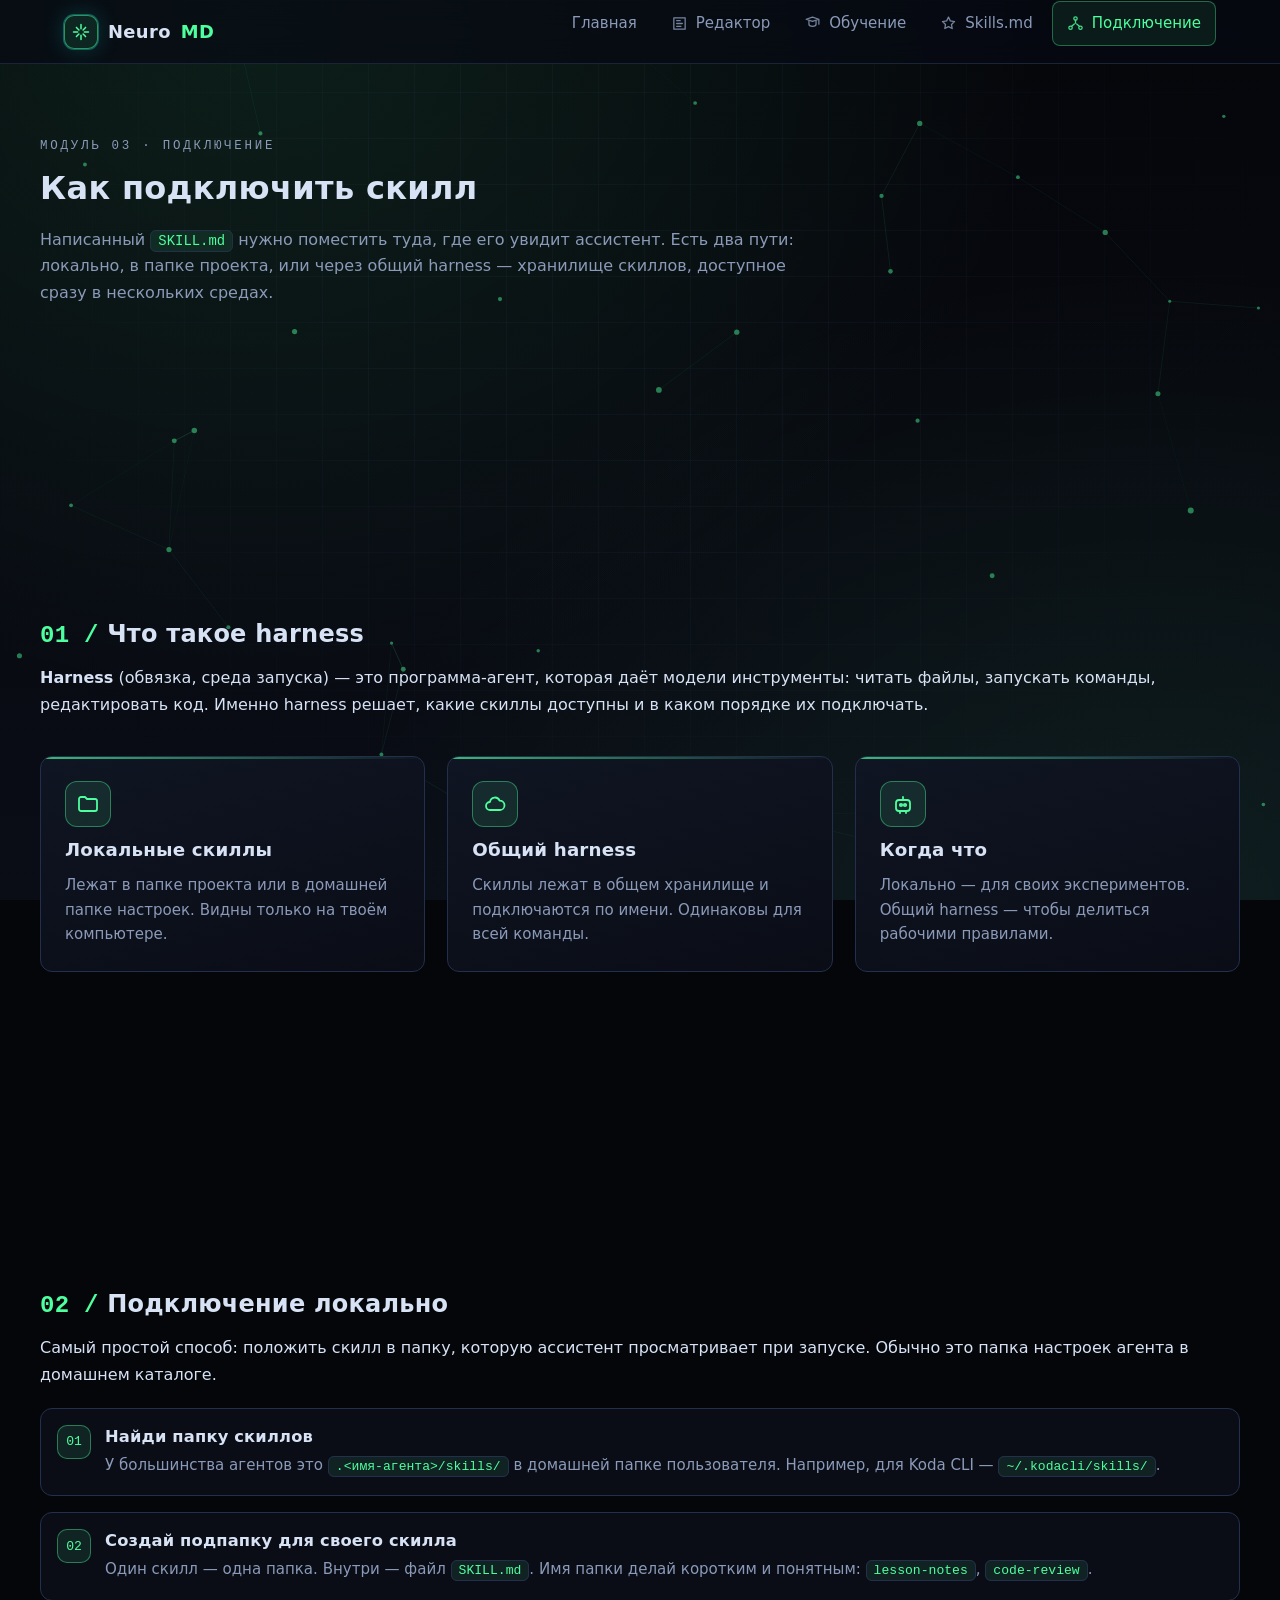
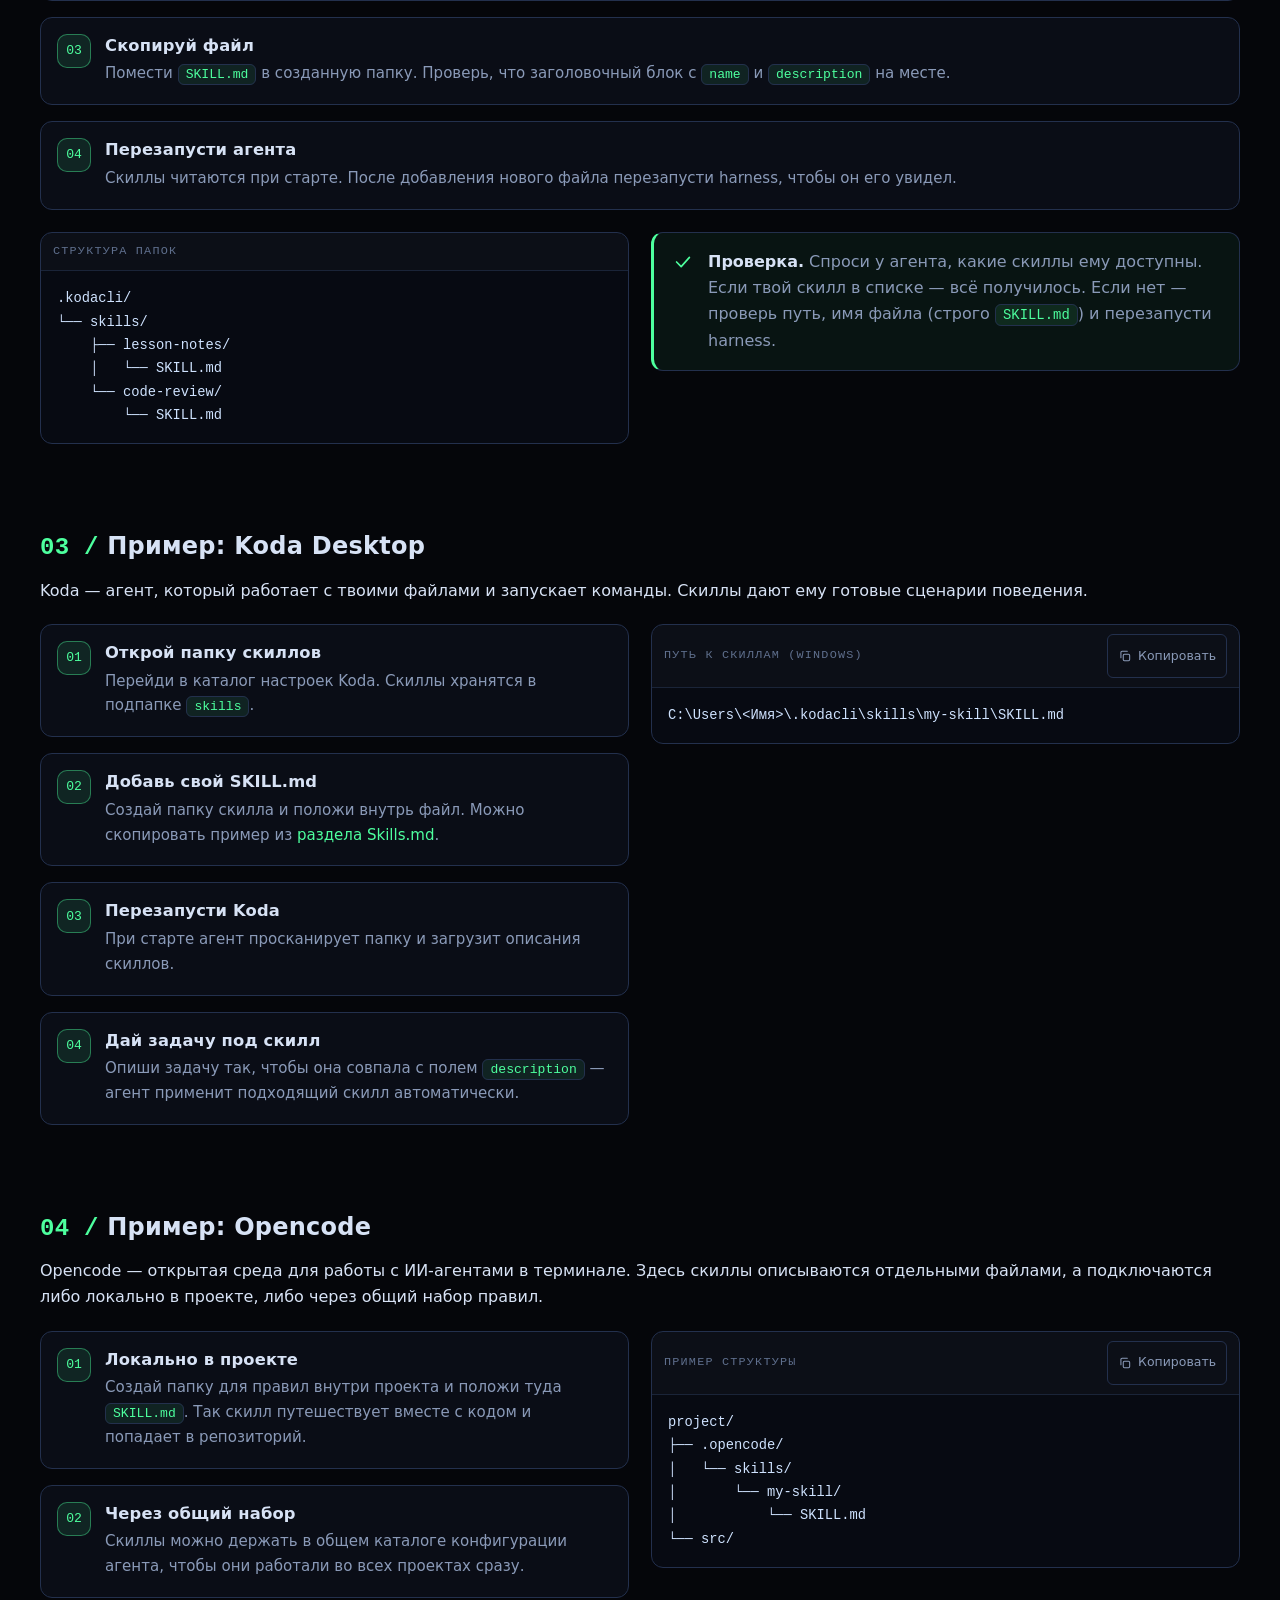
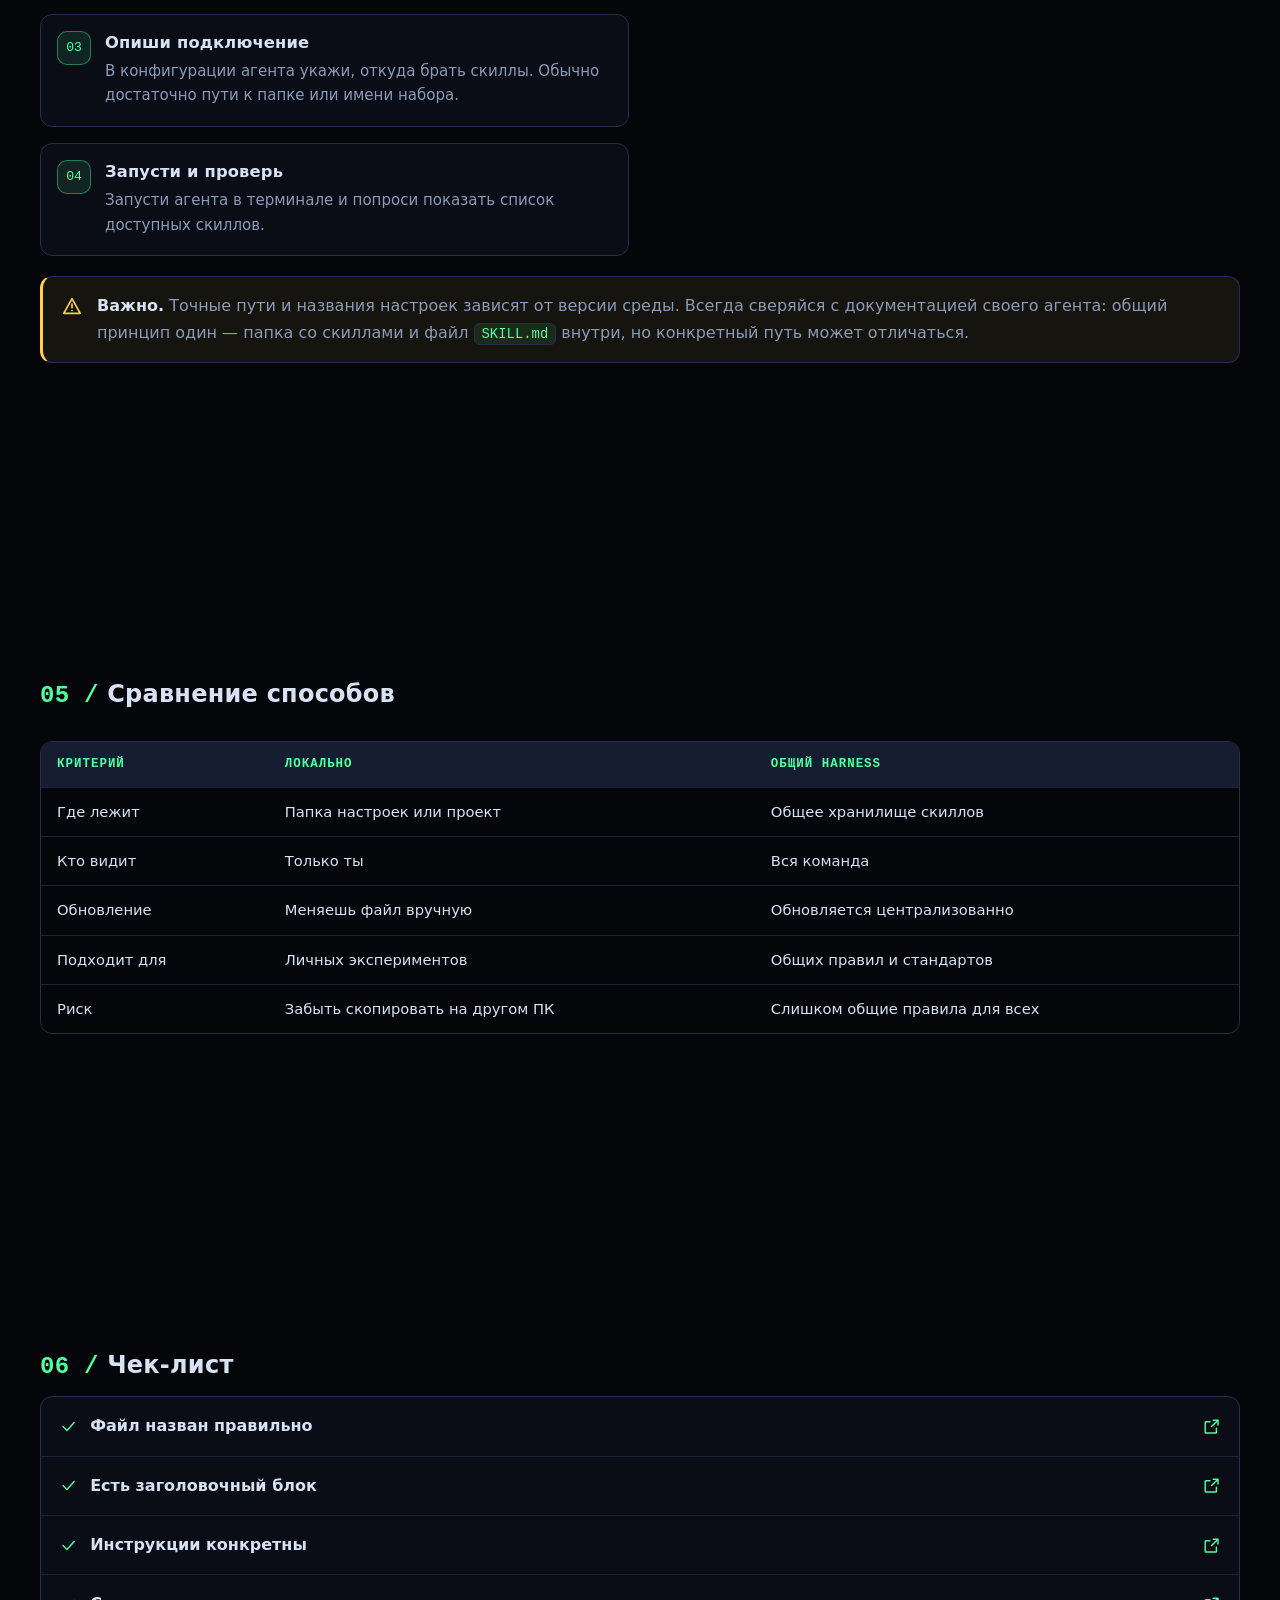
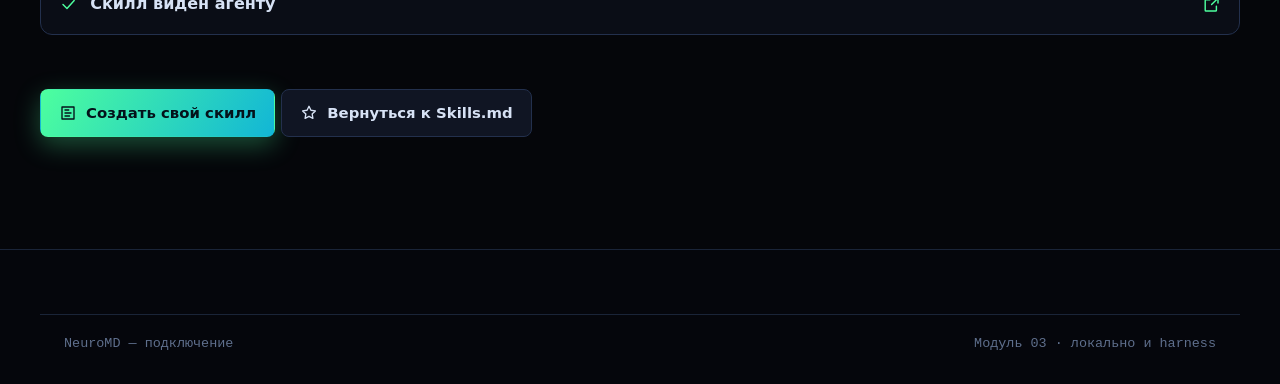
==== pages/harness.html @ 08505297 "fix: harden and polish NeuroMD" ====
<!DOCTYPE html>
<html lang="ru">
<head>
  <meta charset="utf-8">
  <meta name="viewport" content="width=device-width, initial-scale=1">
  <meta http-equiv="Content-Security-Policy" content="default-src 'self'; script-src 'self'; style-src 'self' 'unsafe-inline'; img-src 'self' blob:; object-src 'none'; base-uri 'none'; form-action 'none'; connect-src 'none'">
  <link rel="icon" href="../assets/favicon.svg" type="image/svg+xml">
  <title>NeuroMD — подключение скиллов: локально и в harness</title>
  <meta name="description" content="Как подключить скиллы локально и в общий harness на примере Koda Desktop и Opencode.">
  <link rel="stylesheet" href="../css/base.css">
  <link rel="stylesheet" href="../css/layout.css">
  <link rel="stylesheet" href="../css/components.css">
</head>
<body data-section="harness">
  <canvas id="neuro-bg"></canvas>

  <nav class="nav">
    <div class="container nav__inner">
      <a class="brand" href="../index.html">
        <span class="brand__mark"><svg class="icon"><use href="#i-spark"></use></svg></span>
        Neuro<span class="brand__dot">MD</span>
      </a>
      <ul class="nav__links" id="nav-links">
        <li><a class="nav__link" href="../index.html">Главная</a></li>
        <li><a class="nav__link" href="editor.html"><svg class="icon"><use href="#i-editor"></use></svg>Редактор</a></li>
        <li><a class="nav__link" href="learn.html"><svg class="icon"><use href="#i-learn"></use></svg>Обучение</a></li>
        <li><a class="nav__link" href="skills.html"><svg class="icon"><use href="#i-skills"></use></svg>Skills.md</a></li>
        <li><a class="nav__link" href="harness.html"><svg class="icon"><use href="#i-harness"></use></svg>Подключение</a></li>
      </ul>
      <button class="nav__toggle" id="nav-toggle" aria-label="Меню" aria-expanded="false"><svg class="icon"><use href="#i-menu"></use></svg></button>
    </div>
  </nav>

  <main class="container section">
    <div class="section-head">
      <p class="kicker">Модуль 03 · подключение</p>
      <h1>Как подключить скилл</h1>
      <p class="dim">Написанный <code>SKILL.md</code> нужно поместить туда, где его увидит ассистент.
      Есть два пути: локально, в папке проекта, или через общий harness — хранилище скиллов,
      доступное сразу в нескольких средах.</p>
    </div>

    <!-- Что такое harness -->
    <section class="section--tight section--screen" id="what">
      <h2><span class="accent mono">01 /</span> Что такое harness</h2>
      <p><strong>Harness</strong> (обвязка, среда запуска) — это программа-агент, которая даёт модели
      инструменты: читать файлы, запускать команды, редактировать код. Именно harness решает, какие
      скиллы доступны и в каком порядке их подключать.</p>
      <div class="grid grid--3" style="margin-top:22px">
        <div class="card"><span class="card__ico"><svg class="icon"><use href="#i-folder"></use></svg></span><h3>Локальные скиллы</h3><p>Лежат в папке проекта или в домашней папке настроек. Видны только на твоём компьютере.</p></div>
        <div class="card"><span class="card__ico"><svg class="icon"><use href="#i-cloud"></use></svg></span><h3>Общий harness</h3><p>Скиллы лежат в общем хранилище и подключаются по имени. Одинаковы для всей команды.</p></div>
        <div class="card"><span class="card__ico"><svg class="icon"><use href="#i-robot"></use></svg></span><h3>Когда что</h3><p>Локально — для своих экспериментов. Общий harness — чтобы делиться рабочими правилами.</p></div>
      </div>
    </section>

    <!-- Локально -->
    <section class="section--tight" id="local">
      <h2><span class="accent mono">02 /</span> Подключение локально</h2>
      <p>Самый простой способ: положить скилл в папку, которую ассистент просматривает при запуске.
      Обычно это папка настроек агента в домашнем каталоге.</p>

      <ol class="steps" style="margin-top:20px">
        <li>
          <h4>Найди папку скиллов</h4>
          <p>У большинства агентов это <code>.&lt;имя-агента&gt;/skills/</code> в домашней папке
          пользователя. Например, для Koda CLI — <code>~/.kodacli/skills/</code>.</p>
        </li>
        <li>
          <h4>Создай подпапку для своего скилла</h4>
          <p>Один скилл — одна папка. Внутри — файл <code>SKILL.md</code>. Имя папки делай коротким
          и понятным: <code>lesson-notes</code>, <code>code-review</code>.</p>
        </li>
        <li>
          <h4>Скопируй файл</h4>
          <p>Помести <code>SKILL.md</code> в созданную папку. Проверь, что заголовочный блок с
          <code>name</code> и <code>description</code> на месте.</p>
        </li>
        <li>
          <h4>Перезапусти агента</h4>
          <p>Скиллы читаются при старте. После добавления нового файла перезапусти harness, чтобы он
          его увидел.</p>
        </li>
      </ol>

      <div class="grid grid--2" style="margin-top:22px; align-items:start">
        <div class="code">
          <div class="code__bar"><span class="code__lang">Структура папок</span></div>
          <pre><code>.kodacli/
└── skills/
    ├── lesson-notes/
    │   └── SKILL.md
    └── code-review/
        └── SKILL.md</code></pre>
        </div>
        <div class="callout">
          <svg class="icon"><use href="#i-check"></use></svg>
          <p><strong>Проверка.</strong> Спроси у агента, какие скиллы ему доступны. Если твой скилл
          в списке — всё получилось. Если нет — проверь путь, имя файла (строго <code>SKILL.md</code>)
          и перезапусти harness.</p>
        </div>
      </div>
    </section>

    <!-- Koda Desktop -->
    <section class="section--tight" id="koda">
      <h2><span class="accent mono">03 /</span> Пример: Koda Desktop</h2>
      <p>Koda — агент, который работает с твоими файлами и запускает команды. Скиллы дают ему
      готовые сценарии поведения.</p>

      <div class="grid grid--2" style="margin-top:20px; align-items:start">
        <div>
          <ol class="steps">
            <li>
              <h4>Открой папку скиллов</h4>
              <p>Перейди в каталог настроек Koda. Скиллы хранятся в подпапке <code>skills</code>.</p>
            </li>
            <li>
              <h4>Добавь свой SKILL.md</h4>
              <p>Создай папку скилла и положи внутрь файл. Можно скопировать пример из
              <a href="skills.html">раздела Skills.md</a>.</p>
            </li>
            <li>
              <h4>Перезапусти Koda</h4>
              <p>При старте агент просканирует папку и загрузит описания скиллов.</p>
            </li>
            <li>
              <h4>Дай задачу под скилл</h4>
              <p>Опиши задачу так, чтобы она совпала с полем <code>description</code> — агент
              применит подходящий скилл автоматически.</p>
            </li>
          </ol>
        </div>
        <div class="code">
          <div class="code__bar">
            <span class="code__lang">Путь к скиллам (Windows)</span>
            <button class="code__copy" data-copy="#koda-path"><svg class="icon"><use href="#i-copy"></use></svg><span class="code__copy-label">Копировать</span></button>
          </div>
          <pre><code id="koda-path">C:\Users\&lt;Имя&gt;\.kodacli\skills\my-skill\SKILL.md</code></pre>
        </div>
      </div>
    </section>

    <!-- Opencode -->
    <section class="section--tight" id="opencode">
      <h2><span class="accent mono">04 /</span> Пример: Opencode</h2>
      <p>Opencode — открытая среда для работы с ИИ-агентами в терминале. Здесь скиллы описываются
      отдельными файлами, а подключаются либо локально в проекте, либо через общий набор правил.</p>

      <div class="grid grid--2" style="margin-top:20px; align-items:start">
        <div>
          <ol class="steps">
            <li>
              <h4>Локально в проекте</h4>
              <p>Создай папку для правил внутри проекта и положи туда <code>SKILL.md</code>. Так
              скилл путешествует вместе с кодом и попадает в репозиторий.</p>
            </li>
            <li>
              <h4>Через общий набор</h4>
              <p>Скиллы можно держать в общем каталоге конфигурации агента, чтобы они работали во
              всех проектах сразу.</p>
            </li>
            <li>
              <h4>Опиши подключение</h4>
              <p>В конфигурации агента укажи, откуда брать скиллы. Обычно достаточно пути к папке
              или имени набора.</p>
            </li>
            <li>
              <h4>Запусти и проверь</h4>
              <p>Запусти агента в терминале и попроси показать список доступных скиллов.</p>
            </li>
          </ol>
        </div>
        <div class="code">
          <div class="code__bar">
            <span class="code__lang">Пример структуры</span>
            <button class="code__copy" data-copy="#oc-tree"><svg class="icon"><use href="#i-copy"></use></svg><span class="code__copy-label">Копировать</span></button>
          </div>
          <pre><code id="oc-tree">project/
├── .opencode/
│   └── skills/
│       └── my-skill/
│           └── SKILL.md
└── src/</code></pre>
        </div>
      </div>

      <div class="callout callout--warn" style="margin-top:20px">
        <svg class="icon"><use href="#i-warn"></use></svg>
        <p><strong>Важно.</strong> Точные пути и названия настроек зависят от версии среды. Всегда
        сверяйся с документацией своего агента: общий принцип один — папка со скиллами и файл
        <code>SKILL.md</code> внутри, но конкретный путь может отличаться.</p>
      </div>
    </section>

    <!-- Сравнение -->
    <section class="section--tight section--screen" id="compare">
      <h2><span class="accent mono">05 /</span> Сравнение способов</h2>
      <div class="table-wrap" style="margin-top:16px">
        <table class="data">
          <thead>
            <tr><th>Критерий</th><th>Локально</th><th>Общий harness</th></tr>
          </thead>
          <tbody>
            <tr><td>Где лежит</td><td>Папка настроек или проект</td><td>Общее хранилище скиллов</td></tr>
            <tr><td>Кто видит</td><td>Только ты</td><td>Вся команда</td></tr>
            <tr><td>Обновление</td><td>Меняешь файл вручную</td><td>Обновляется централизованно</td></tr>
            <tr><td>Подходит для</td><td>Личных экспериментов</td><td>Общих правил и стандартов</td></tr>
            <tr><td>Риск</td><td>Забыть скопировать на другом ПК</td><td>Слишком общие правила для всех</td></tr>
          </tbody>
        </table>
      </div>
    </section>

    <!-- Чек-лист -->
    <section class="section--tight" id="checklist">
      <h2><span class="accent mono">06 /</span> Чек-лист</h2>
      <div class="accordion">
        <div class="accordion__item">
          <button class="accordion__head" aria-expanded="false"><svg class="icon"><use href="#i-check"></use></svg>Файл назван правильно<svg class="icon accordion__chev"><use href="#i-external"></use></svg></button>
          <div class="accordion__body"><div class="accordion__inner"><p>Имя строго <code>SKILL.md</code>, внутри папки скилла.</p></div></div>
        </div>
        <div class="accordion__item">
          <button class="accordion__head" aria-expanded="false"><svg class="icon"><use href="#i-check"></use></svg>Есть заголовочный блок<svg class="icon accordion__chev"><use href="#i-external"></use></svg></button>
          <div class="accordion__body"><div class="accordion__inner"><p>Поля <code>name</code> и <code>description</code> заполнены и понятны.</p></div></div>
        </div>
        <div class="accordion__item">
          <button class="accordion__head" aria-expanded="false"><svg class="icon"><use href="#i-check"></use></svg>Инструкции конкретны<svg class="icon accordion__chev"><use href="#i-external"></use></svg></button>
          <div class="accordion__body"><div class="accordion__inner"><p>Шаги написаны глаголами, нет расплывчатых формулировок.</p></div></div>
        </div>
        <div class="accordion__item">
          <button class="accordion__head" aria-expanded="false"><svg class="icon"><use href="#i-check"></use></svg>Скилл виден агенту<svg class="icon accordion__chev"><use href="#i-external"></use></svg></button>
          <div class="accordion__body"><div class="accordion__inner"><p>После перезапуска агент показывает скилл в списке доступных.</p></div></div>
        </div>
      </div>
    </section>

    <div class="btn-group" style="margin-top:10px">
      <a class="btn btn--primary" href="editor.html"><svg class="icon"><use href="#i-editor"></use></svg>Создать свой скилл</a>
      <a class="btn" href="skills.html"><svg class="icon"><use href="#i-skills"></use></svg>Вернуться к Skills.md</a>
    </div>
  </main>

  <footer class="footer">
    <div class="container footer__bottom">
      <span>NeuroMD — подключение</span>
      <span>Модуль 03 · локально и harness</span>
    </div>
  </footer>

  <script src="../js/icons.js" defer></script>
  <script src="../js/parser.js" defer></script>
  <script src="../js/storage.js" defer></script>
  <script src="../js/neuro-bg.js" defer></script>
  <script src="../js/ui.js" defer></script>
</body>
</html>
---- css/base.css ----
/* NeuroMD — base.css
   Переменные, reset, типографика, эффекты нейрокиберпанка. */

/* ---------- Переменные ---------- */
:root {
  /* Тёмная основа */
  --bg-0: #05060a;
  --bg-1: #0a0d16;
  --bg-2: #101523;
  --bg-3: #161d30;
  --line: #23304d;
  --line-soft: #1a2438;

  --text: #d7e2f5;
  --text-dim: #8a9ab8;
  --text-mute: #5f6f8d;

  /* Мультиакцент: по умолчанию бирюза (редактор) */
  --accent: #22e0d0;
  --accent-2: #12b6d6;
  --accent-rgb: 34, 224, 208;

  /* Акценты разделов */
  --c-editor: #22e0d0;
  --c-learn: #a06bff;
  --c-skills: #ff4fa3;
  --c-harness: #4dff9e;

  --ok: #4dff9e;
  --warn: #ffcf4d;
  --err: #ff5470;

  --radius: 12px;
  --radius-sm: 8px;
  --radius-lg: 18px;

  --shadow: 0 12px 40px rgba(0, 0, 0, 0.55);
  --glow: 0 0 0 1px rgba(var(--accent-rgb), 0.35), 0 0 22px rgba(var(--accent-rgb), 0.22);

  --font: "Segoe UI", "Inter", system-ui, -apple-system, sans-serif;
  --mono: "Cascadia Code", "JetBrains Mono", "Consolas", "Courier New", monospace;

  --nav-h: 64px;
  --maxw: 1200px;
  --ease: cubic-bezier(0.22, 0.61, 0.36, 1);
  --ease-spring: cubic-bezier(0.2, 0.8, 0.2, 1);
}

/* Акцент по разделу */
[data-section="learn"] { --accent: var(--c-learn); --accent-rgb: 160, 107, 255; }
[data-section="skills"] { --accent: var(--c-skills); --accent-rgb: 255, 79, 163; }
[data-section="harness"] { --accent: var(--c-harness); --accent-rgb: 77, 255, 158; }

/* Светлая тема (включается классом .theme-light на <html>) */
.theme-light {
  --bg-0: #eef2f8;
  --bg-1: #ffffff;
  --bg-2: #f4f7fc;
  --bg-3: #e6ecf6;
  --line: #c6d2e6;
  --line-soft: #d8e1f0;
  --text: #10182a;
  --text-dim: #4a5a76;
  --text-mute: #7c8aa4;
  --shadow: 0 12px 30px rgba(30, 50, 90, 0.14);
}

/* ---------- Reset ---------- */
*, *::before, *::after { box-sizing: border-box; }

html {
  scroll-behavior: smooth;
  scroll-padding-top: var(--nav-h);
}

body {
  margin: 0;
  position: relative;
  isolation: isolate;
  font-family: var(--font);
  font-size: 16px;
  line-height: 1.65;
  color: var(--text);
  background: var(--bg-0);
  min-height: 100vh;
  min-height: 100dvh;
  overflow-x: hidden;
  -webkit-font-smoothing: antialiased;
}

h1, h2, h3, h4, h5, h6 {
  margin: 0 0 0.6em;
  line-height: 1.2;
  font-weight: 700;
  letter-spacing: 0.01em;
}

p { margin: 0 0 1em; }
a { color: var(--accent); text-decoration: none; transition: color 0.2s var(--ease); }
a:hover { text-decoration: underline; }
img { max-width: 100%; display: block; }
button, input, select, textarea {
  font: inherit;
  color: inherit;
}
button { touch-action: manipulation; }
ul, ol { margin: 0 0 1em; padding-left: 1.4em; }

::selection { background: rgba(var(--accent-rgb), 0.35); color: #fff; }

/* Скроллбар */
::-webkit-scrollbar { width: 10px; height: 10px; }
::-webkit-scrollbar-track { background: var(--bg-1); }
::-webkit-scrollbar-thumb {
  background: linear-gradient(var(--accent), var(--accent-2));
  border-radius: 10px;
  border: 2px solid var(--bg-1);
}

/* ---------- Фон: сетка + canvas ---------- */
body::before {
  content: "";
  position: fixed;
  inset: 0;
  z-index: -2;
  background:
    radial-gradient(ellipse at 20% 0%, rgba(var(--accent-rgb), 0.10), transparent 55%),
    radial-gradient(ellipse at 90% 100%, rgba(var(--accent-rgb), 0.07), transparent 50%),
    linear-gradient(180deg, var(--bg-0), var(--bg-1));
}

body::after {
  content: "";
  position: fixed;
  inset: 0;
  z-index: -1;
  pointer-events: none;
  background-image:
    linear-gradient(rgba(120, 160, 220, 0.045) 1px, transparent 1px),
    linear-gradient(90deg, rgba(120, 160, 220, 0.045) 1px, transparent 1px);
  background-size: 46px 46px;
  mask-image: radial-gradient(ellipse at 50% 30%, #000 30%, transparent 78%);
  -webkit-mask-image: radial-gradient(ellipse at 50% 30%, #000 30%, transparent 78%);
}

#neuro-bg {
  position: fixed;
  inset: 0;
  z-index: -1;
  width: 100%;
  height: 100%;
  opacity: 0.55;
  pointer-events: none;
}

/* ---------- Типографика утилиты ---------- */
.mono { font-family: var(--mono); }
.dim { color: var(--text-dim); }
.mute { color: var(--text-mute); }
.accent { color: var(--accent); }

.kicker {
  font-family: var(--mono);
  font-size: 0.78rem;
  letter-spacing: 0.22em;
  text-transform: uppercase;
  color: var(--accent);
  margin-bottom: 0.8rem;
}

/* ---------- Эффекты ---------- */
.glow-text {
  color: var(--accent);
  text-shadow: 0 0 8px rgba(var(--accent-rgb), 0.7), 0 0 26px rgba(var(--accent-rgb), 0.35);
}

/* Glitch-заголовок: псевдокопии со сдвигом */
.glitch {
  position: relative;
  display: inline-block;
}
.glitch::before,
.glitch::after {
  content: attr(data-text);
  position: absolute;
  inset: 0;
  pointer-events: none;
  opacity: 0.6;
  animation-duration: 6s;
  animation-timing-function: steps(2, end);
  animation-iteration-count: infinite;
}
.glitch::before {
  color: #22e0d0;
  transform: translate(-2px, -1px);
  mix-blend-mode: screen;
  animation-name: glitch-idle-x;
}
.glitch::after {
  color: #ff4fa3;
  transform: translate(2px, 1px);
  mix-blend-mode: screen;
  animation-name: glitch-idle-y;
}
.glitch:hover::before { animation: glitch-x 0.45s steps(2) infinite; }
.glitch:hover::after { animation: glitch-y 0.45s steps(2) infinite; }

@keyframes glitch-idle-x {
  0%, 91%, 100% { transform: translate(-2px, -1px); clip-path: inset(0 0 0 0); }
  92% { transform: translate(-4px, 1px); clip-path: inset(18% 0 62% 0); }
  94% { transform: translate(1px, -2px); clip-path: inset(64% 0 12% 0); }
}

@keyframes glitch-idle-y {
  0%, 91%, 100% { transform: translate(2px, 1px); clip-path: inset(0 0 0 0); }
  93% { transform: translate(4px, -1px); clip-path: inset(42% 0 34% 0); }
  95% { transform: translate(-1px, 2px); clip-path: inset(8% 0 72% 0); }
}

@keyframes glitch-x {
  0% { transform: translate(-2px, -1px); }
  50% { transform: translate(-4px, 1px); }
  100% { transform: translate(-1px, -2px); }
}
@keyframes glitch-y {
  0% { transform: translate(2px, 1px); }
  50% { transform: translate(4px, -1px); }
  100% { transform: translate(1px, 2px); }
}

/* Scanlines-оверлей (для hero) */
.scanlines { position: relative; }
.scanlines::after {
  content: "";
  position: absolute;
  inset: 0;
  pointer-events: none;
  background: repeating-linear-gradient(
    180deg,
    rgba(255, 255, 255, 0.04) 0px,
    rgba(255, 255, 255, 0.04) 1px,
    transparent 1px,
    transparent 3px
  );
  mix-blend-mode: overlay;
}

/* Reveal-анимация появления. Контент остаётся видимым, если JS отключён. */
.reveal {
  opacity: 1;
  transform: none;
  transition: opacity 0.6s var(--ease), transform 0.6s var(--ease);
}
html.js .reveal {
  opacity: 0;
  transform: translateY(18px);
}
html.js .reveal.is-visible { opacity: 1; transform: none; }

/* Пульсация для акцентов */
@keyframes pulse {
  0%, 100% { opacity: 0.6; }
  50% { opacity: 1; }
}
.pulse { animation: pulse 2.4s ease-in-out infinite; }

@keyframes float-slow {
  0%, 100% { transform: translateY(0); }
  50% { transform: translateY(-8px); }
}

/* ---------- Доступность ---------- */
:focus-visible {
  outline: 2px solid var(--accent);
  outline-offset: 2px;
}

.visually-hidden {
  position: absolute !important;
  width: 1px; height: 1px;
  padding: 0; margin: -1px;
  overflow: hidden; clip: rect(0 0 0 0);
  white-space: nowrap; border: 0;
}

@media (prefers-reduced-motion: reduce) {
  html { scroll-behavior: auto; }
  *, *::before, *::after {
    animation-duration: 0.001ms !important;
    animation-iteration-count: 1 !important;
    transition-duration: 0.001ms !important;
  }
  .reveal,
  html.js .reveal,
  html.js .reveal.is-visible { opacity: 1; transform: none; }
  #neuro-bg { display: none; }
}
---- css/layout.css ----
/* NeuroMD — layout.css
   Навигация, футер, hero, контейнеры, сетки, адаптив. */

/* ---------- Контейнеры ---------- */
.container {
  width: 100%;
  max-width: var(--maxw);
  margin: 0 auto;
  padding: 0 24px;
}

.section {
  padding: 72px 0;
  position: relative;
  scroll-margin-top: var(--nav-h);
}
.section--tight { padding: 44px 0; }
.section--screen {
  min-height: 100vh;
  min-height: 100svh;
  min-height: 100dvh;
  display: flex;
  flex-direction: column;
  justify-content: center;
}

.section-head { max-width: 760px; margin-bottom: 40px; }
.section-head h2 { font-size: clamp(1.6rem, 3.4vw, 2.4rem); }
.section-head p { color: var(--text-dim); }

/* ---------- Иконки ---------- */
.icon {
  width: 1.2em;
  height: 1.2em;
  flex: none;
  vertical-align: -0.2em;
}

/* ---------- Навигация ---------- */
.nav {
  position: sticky;
  top: 0;
  z-index: 100;
  height: var(--nav-h);
  display: flex;
  align-items: center;
  backdrop-filter: blur(14px);
  -webkit-backdrop-filter: blur(14px);
  background: rgba(8, 11, 20, 0.72);
  border-bottom: 1px solid var(--line-soft);
}
.theme-light .nav { background: rgba(255, 255, 255, 0.8); }

.nav__inner {
  display: flex;
  align-items: center;
  gap: 22px;
  width: 100%;
}

.brand {
  display: flex;
  align-items: center;
  gap: 10px;
  font-weight: 800;
  font-size: 1.12rem;
  letter-spacing: 0.02em;
  color: var(--text);
  white-space: nowrap;
}
.brand:hover { text-decoration: none; }
.brand__mark {
  display: grid;
  place-items: center;
  width: 34px;
  height: 34px;
  border-radius: 10px;
  border: 1px solid rgba(var(--accent-rgb), 0.5);
  background: rgba(var(--accent-rgb), 0.1);
  color: var(--accent);
  box-shadow: var(--glow);
}
.brand__mark .icon { width: 20px; height: 20px; }
.brand__dot { color: var(--accent); }

.nav__links {
  display: flex;
  align-items: center;
  gap: 4px;
  margin-left: auto;
  list-style: none;
  padding: 0;
}

.nav__link {
  display: flex;
  align-items: center;
  gap: 8px;
  padding: 9px 14px;
  border-radius: var(--radius-sm);
  color: var(--text-dim);
  font-size: 0.94rem;
  font-weight: 500;
  border: 1px solid transparent;
  transition: all 0.22s var(--ease);
}
.nav__link:hover {
  color: var(--text);
  background: rgba(255, 255, 255, 0.04);
  text-decoration: none;
}
.nav__link .icon { width: 17px; height: 17px; opacity: 0.85; }
.nav__link.is-active {
  color: var(--accent);
  border-color: rgba(var(--accent-rgb), 0.35);
  background: rgba(var(--accent-rgb), 0.08);
}

.nav__toggle {
  display: none;
  margin-left: auto;
  width: 42px;
  height: 42px;
  border-radius: var(--radius-sm);
  border: 1px solid var(--line);
  background: transparent;
  color: var(--text);
  cursor: pointer;
  touch-action: manipulation;
}
.nav__toggle:hover { border-color: var(--accent); color: var(--accent); }

/* ---------- Hero ---------- */
.hero {
  position: relative;
  min-height: 100vh;
  min-height: 100svh;
  min-height: 100dvh;
  display: flex;
  align-items: center;
  padding: clamp(72px, 10vh, 120px) 0 clamp(56px, 8vh, 88px);
  overflow: hidden;
}
.hero__grid {
  display: grid;
  grid-template-columns: 1.15fr 0.85fr;
  gap: 48px;
  align-items: center;
}
.hero h1 {
  font-size: clamp(2.1rem, 5.4vw, 3.6rem);
  letter-spacing: -0.01em;
  margin-bottom: 0.4em;
}
.hero__lead {
  font-size: clamp(1.02rem, 1.7vw, 1.22rem);
  color: var(--text-dim);
  max-width: 60ch;
}
.hero__actions { display: flex; flex-wrap: wrap; gap: 14px; margin-top: 28px; }

.hero__visual {
  position: relative;
  border-radius: var(--radius-lg);
  border: 1px solid var(--line);
  background: linear-gradient(160deg, var(--bg-2), var(--bg-1));
  box-shadow: var(--shadow);
  padding: 22px;
  overflow: hidden;
  animation: float-slow 7s ease-in-out infinite;
}
.hero__visual::before {
  content: "";
  position: absolute;
  inset: -40% -10% auto auto;
  width: 220px; height: 220px;
  background: radial-gradient(circle, rgba(var(--accent-rgb), 0.35), transparent 65%);
  filter: blur(6px);
}
.hero__code {
  font-family: var(--mono);
  font-size: 0.86rem;
  line-height: 1.85;
  color: var(--text-dim);
  white-space: pre-wrap;
  position: relative;
}
.hero__code .k { color: var(--accent); }
.hero__code .s { color: var(--c-skills); }
.hero__code .c { color: var(--text-mute); }

/* ---------- Сетки ---------- */
.grid { display: grid; gap: 22px; }
.grid--3 { grid-template-columns: repeat(3, 1fr); }
.grid--2 { grid-template-columns: repeat(2, 1fr); }
.grid--auto { grid-template-columns: repeat(auto-fit, minmax(260px, 1fr)); }

/* ---------- Футер ---------- */
.footer {
  position: relative;
  z-index: 0;
  margin-top: 40px;
  border-top: 1px solid var(--line-soft);
  background: rgba(6, 8, 14, 0.6);
  padding: 36px 0 28px;
}
.theme-light .footer { background: rgba(240, 244, 250, 0.8); }
.footer__grid {
  display: flex;
  flex-wrap: wrap;
  gap: 24px;
  justify-content: space-between;
  align-items: flex-start;
}
.footer__brand { max-width: 320px; color: var(--text-dim); font-size: 0.92rem; }
.footer__col h4 {
  font-size: 0.78rem;
  letter-spacing: 0.16em;
  text-transform: uppercase;
  color: var(--text-mute);
  margin-bottom: 12px;
}
.footer__col ul { list-style: none; padding: 0; margin: 0; }
.footer__col li { margin-bottom: 8px; }
.footer__col a { color: var(--text-dim); font-size: 0.92rem; }
.footer__col a:hover { color: var(--accent); }
.footer__bottom {
  margin-top: 28px;
  padding-top: 18px;
  border-top: 1px solid var(--line-soft);
  display: flex;
  flex-wrap: wrap;
  gap: 12px;
  justify-content: space-between;
  color: var(--text-mute);
  font-size: 0.84rem;
  font-family: var(--mono);
}

/* ---------- Адаптив ---------- */
@media (max-width: 940px) {
  .hero__grid { grid-template-columns: 1fr; gap: 34px; }
  .grid--3 { grid-template-columns: repeat(2, 1fr); }
}

@media (max-width: 760px) {
  :root { --nav-h: 58px; }
  .container { padding: 0 18px; }
  .section { padding: 52px 0; }

  .nav__toggle { display: grid; place-items: center; }
  .nav__links {
    position: fixed;
    top: var(--nav-h);
    left: 0;
    right: 0;
    flex-direction: column;
    align-items: stretch;
    gap: 6px;
    margin: 0;
    padding: 16px 18px 22px;
    background: rgba(8, 11, 20, 0.97);
    border-bottom: 1px solid var(--line);
    transform: translateY(-120%);
    opacity: 0;
    pointer-events: none;
    transition: transform 0.32s var(--ease), opacity 0.32s var(--ease);
    max-height: calc(100dvh - var(--nav-h));
    overflow-y: auto;
  }
  .theme-light .nav__links { background: rgba(255, 255, 255, 0.98); }
  .nav__links.is-open { transform: none; opacity: 1; pointer-events: auto; }
  .nav__link { padding: 13px 14px; font-size: 1rem; }

  .grid--3, .grid--2 { grid-template-columns: 1fr; }
  .hero {
    min-height: 100svh;
    min-height: 100dvh;
    padding: 56px 0 40px;
  }
}

@media (max-width: 560px) {
  .section--screen {
    min-height: auto;
    padding-block: 64px;
  }
}
---- css/components.css ----
/* NeuroMD — components.css
   Кнопки, карточки, код-блоки, аккордеон, таблицы, бейджи, метрики, toast. */

/* ---------- Кнопки ---------- */
.btn {
  display: inline-flex;
  align-items: center;
  justify-content: center;
  gap: 9px;
  min-height: 44px;
  padding: 11px 18px;
  border-radius: var(--radius-sm);
  border: 1px solid var(--line);
  background: var(--bg-2);
  color: var(--text);
  font-size: 0.93rem;
  font-weight: 600;
  cursor: pointer;
  white-space: nowrap;
  transition: color 0.22s var(--ease), background 0.22s var(--ease),
    border-color 0.22s var(--ease), box-shadow 0.22s var(--ease),
    transform 0.22s var(--ease);
}
.btn:hover {
  border-color: var(--accent);
  color: var(--accent);
  transform: translateY(-2px);
  text-decoration: none;
}
.btn:active { transform: translateY(0); }
.btn .icon { width: 18px; height: 18px; }

.btn--primary {
  border-color: transparent;
  background: linear-gradient(120deg, var(--accent), var(--accent-2));
  color: #04121a;
  box-shadow: 0 8px 26px rgba(var(--accent-rgb), 0.3);
}
.btn--primary:hover {
  color: #04121a;
  box-shadow: 0 12px 34px rgba(var(--accent-rgb), 0.5);
}

.btn--ghost { background: transparent; }
.btn--danger:hover { border-color: var(--err); color: var(--err); }
.btn--sm { padding: 7px 12px; font-size: 0.84rem; }
.btn--icon { padding: 9px; }

/* Группа кнопок в тулбаре */
.btn-group { display: inline-flex; gap: 6px; flex-wrap: wrap; }

/* ---------- Карточки ---------- */
.card {
  position: relative;
  display: flex;
  flex-direction: column;
  gap: 12px;
  padding: 24px;
  border-radius: var(--radius);
  border: 1px solid var(--line);
  background: linear-gradient(165deg, var(--bg-2), var(--bg-1));
  overflow: hidden;
  transition: transform 0.28s var(--ease), border-color 0.28s var(--ease), box-shadow 0.28s var(--ease);
}
.card::before {
  content: "";
  position: absolute;
  top: 0; left: 0;
  width: 100%; height: 2px;
  background: linear-gradient(90deg, var(--accent), transparent);
  opacity: 0.7;
}
.card:hover {
  transform: translateY(-4px);
  border-color: rgba(var(--accent-rgb), 0.55);
  box-shadow: 0 16px 44px rgba(0, 0, 0, 0.5), 0 0 0 1px rgba(var(--accent-rgb), 0.18);
}
.card__ico {
  display: grid;
  place-items: center;
  width: 46px; height: 46px;
  border-radius: 12px;
  border: 1px solid rgba(var(--accent-rgb), 0.4);
  background: rgba(var(--accent-rgb), 0.1);
  color: var(--accent);
}
.card__ico .icon { width: 24px; height: 24px; }
.card h3 { font-size: 1.14rem; margin: 0; }
.card p { color: var(--text-dim); font-size: 0.94rem; margin: 0; }
.card__link {
  margin-top: auto;
  padding-top: 8px;
  display: inline-flex;
  align-items: center;
  gap: 7px;
  font-weight: 600;
  font-size: 0.9rem;
}
.card__link .icon { width: 16px; height: 16px; }

/* Карточка-ссылка целиком */
a.card { color: inherit; text-decoration: none; }
a.card:focus-visible { outline-offset: 4px; }

/* ---------- Бейджи ---------- */
.badge {
  display: inline-flex;
  align-items: center;
  gap: 6px;
  padding: 4px 11px;
  border-radius: 999px;
  border: 1px solid rgba(var(--accent-rgb), 0.4);
  background: rgba(var(--accent-rgb), 0.1);
  color: var(--accent);
  font-family: var(--mono);
  font-size: 0.74rem;
  letter-spacing: 0.06em;
  text-transform: uppercase;
}
.badge--mute { border-color: var(--line); background: var(--bg-2); color: var(--text-mute); }
.badge--ok { border-color: rgba(77, 255, 158, 0.4); background: rgba(77, 255, 158, 0.1); color: var(--ok); }

/* ---------- Код-блоки ---------- */
.code {
  position: relative;
  border-radius: var(--radius);
  border: 1px solid var(--line);
  background: #070a12;
  overflow: hidden;
}
.code__bar {
  display: flex;
  align-items: center;
  gap: 10px;
  padding: 9px 12px;
  border-bottom: 1px solid var(--line-soft);
  background: rgba(255, 255, 255, 0.02);
}
.code__lang {
  font-family: var(--mono);
  font-size: 0.74rem;
  letter-spacing: 0.1em;
  text-transform: uppercase;
  color: var(--text-mute);
}
.code__dots { display: flex; gap: 6px; }
.code__dots span {
  width: 10px; height: 10px; border-radius: 50%;
  background: var(--line);
}
.code__dots span:nth-child(1) { background: #ff5f57; }
.code__dots span:nth-child(2) { background: #ffbd2e; }
.code__dots span:nth-child(3) { background: #28c840; }
.code__copy {
  margin-left: auto;
  display: inline-flex;
  align-items: center;
  gap: 6px;
  min-height: 44px;
  padding: 5px 10px;
  border-radius: 6px;
  border: 1px solid var(--line);
  background: transparent;
  color: var(--text-dim);
  font-size: 0.78rem;
  cursor: pointer;
  transition: all 0.2s var(--ease);
}
.code__copy:hover { color: var(--accent); border-color: var(--accent); }
.code__copy.is-done { color: var(--ok); border-color: var(--ok); }
.code__copy .icon { width: 14px; height: 14px; }
.code pre {
  margin: 0;
  padding: 16px;
  overflow-x: auto;
  font-family: var(--mono);
  font-size: 0.86rem;
  line-height: 1.7;
  color: #cfe3ff;
}
.code code { font-family: inherit; }

/* Инлайн-код */
code.inline, p code, li code, td code {
  padding: 2px 7px;
  border-radius: 6px;
  border: 1px solid var(--line);
  background: rgba(var(--accent-rgb), 0.09);
  color: var(--accent);
  font-family: var(--mono);
  font-size: 0.87em;
}

/* ---------- Аккордеон ---------- */
.accordion { border: 1px solid var(--line); border-radius: var(--radius); overflow: hidden; background: var(--bg-1); }
.accordion__item + .accordion__item { border-top: 1px solid var(--line-soft); }
.accordion__head {
  width: 100%;
  display: flex;
  align-items: center;
  gap: 12px;
  min-height: 52px;
  padding: 16px 18px;
  background: transparent;
  border: 0;
  color: var(--text);
  font-size: 1rem;
  font-weight: 600;
  text-align: left;
  cursor: pointer;
  transition: background 0.2s var(--ease);
}
.accordion__head:hover { background: rgba(var(--accent-rgb), 0.05); }
.accordion__head .icon { color: var(--accent); }
.accordion__chev { margin-left: auto; transition: transform 0.28s var(--ease); color: var(--text-dim); }
.accordion__item.is-open .accordion__chev { transform: rotate(90deg); color: var(--accent); }
.accordion__body {
  max-height: 0;
  overflow: hidden;
  transition: max-height 0.34s var(--ease);
}
.accordion__inner { padding: 0 18px 20px 18px; color: var(--text-dim); }
.accordion__inner > :last-child { margin-bottom: 0; }

/* ---------- Таблицы ---------- */
.table-wrap { overflow-x: auto; border: 1px solid var(--line); border-radius: var(--radius); }
table.data {
  width: 100%;
  border-collapse: collapse;
  font-size: 0.92rem;
  min-width: 520px;
}
table.data th, table.data td {
  padding: 12px 16px;
  text-align: left;
  border-bottom: 1px solid var(--line-soft);
}
table.data thead th {
  background: var(--bg-3);
  color: var(--accent);
  font-family: var(--mono);
  font-size: 0.78rem;
  letter-spacing: 0.08em;
  text-transform: uppercase;
}
table.data tbody tr:hover { background: rgba(var(--accent-rgb), 0.04); }
table.data tbody tr:last-child td { border-bottom: 0; }

/* ---------- Метрики ---------- */
.stats { display: flex; flex-wrap: wrap; gap: 10px; }
.stat {
  display: flex;
  flex-direction: column;
  gap: 2px;
  padding: 10px 14px;
  border-radius: var(--radius-sm);
  border: 1px solid var(--line);
  background: var(--bg-2);
  min-width: 84px;
}
.stat__val { font-family: var(--mono); font-size: 1.1rem; color: var(--accent); }
.stat__key { font-size: 0.72rem; letter-spacing: 0.08em; text-transform: uppercase; color: var(--text-mute); }

/* ---------- Шаги ---------- */
.steps { counter-reset: step; list-style: none; padding: 0; margin: 0; display: grid; gap: 16px; }
.steps > li {
  position: relative;
  counter-increment: step;
  padding: 18px 20px 18px 64px;
  border: 1px solid var(--line);
  border-radius: var(--radius);
  background: var(--bg-1);
}
.steps > li::before {
  content: counter(step, decimal-leading-zero);
  position: absolute;
  left: 16px; top: 16px;
  display: grid;
  place-items: center;
  width: 34px; height: 34px;
  border-radius: 10px;
  border: 1px solid rgba(var(--accent-rgb), 0.4);
  background: rgba(var(--accent-rgb), 0.1);
  color: var(--accent);
  font-family: var(--mono);
  font-size: 0.82rem;
}
.steps > li h4 { margin: 0 0 6px; font-size: 1.02rem; }
.steps > li p { margin: 0; color: var(--text-dim); font-size: 0.94rem; }

/* ---------- Callout ---------- */
.callout {
  display: flex;
  gap: 14px;
  padding: 16px 18px;
  border-radius: var(--radius);
  border: 1px solid var(--line);
  border-left: 3px solid var(--accent);
  background: rgba(var(--accent-rgb), 0.06);
  color: var(--text-dim);
}
.callout .icon { color: var(--accent); width: 22px; height: 22px; margin-top: 2px; }
.callout strong { color: var(--text); }
.callout--warn { border-left-color: var(--warn); background: rgba(255, 207, 77, 0.07); }
.callout--warn .icon { color: var(--warn); }
.callout p:last-child { margin-bottom: 0; }

/* ---------- Toast ---------- */
.toast-stack {
  position: fixed;
  right: 20px;
  bottom: 20px;
  z-index: 200;
  display: flex;
  flex-direction: column;
  gap: 10px;
  max-width: 340px;
}
.toast {
  display: flex;
  align-items: center;
  gap: 10px;
  padding: 12px 16px;
  border-radius: var(--radius-sm);
  border: 1px solid var(--line);
  background: var(--bg-3);
  box-shadow: var(--shadow);
  font-size: 0.9rem;
  animation: toast-in 0.3s var(--ease);
  overflow-wrap: anywhere;
}
.toast .icon { color: var(--accent); }
.toast--ok .icon { color: var(--ok); }
.toast--err .icon { color: var(--err); }
.toast--warn .icon { color: var(--warn); }
.toast.is-out { animation: toast-out 0.3s var(--ease) forwards; }

@keyframes toast-in { from { opacity: 0; transform: translateY(14px); } to { opacity: 1; transform: none; } }
@keyframes toast-out { to { opacity: 0; transform: translateY(10px); } }

/* ---------- Демо-сравнение (пример MD -> результат) ---------- */
.demo { display: block; }
.demo__label {
  font-family: var(--mono);
  font-size: 0.72rem;
  letter-spacing: 0.1em;
  text-transform: uppercase;
  color: var(--text-mute);
  margin-bottom: 8px;
}
.demo__out {
  border: 1px solid var(--line);
  border-radius: var(--radius);
  background: var(--bg-1);
  padding: 16px;
  min-height: 100%;
}
.demo__out > :first-child { margin-top: 0; }
.demo__out > :last-child { margin-bottom: 0; }
.demo__out h1 { font-size: 1.5rem; }
.demo__out h2 { font-size: 1.25rem; }
.demo__out h3 { font-size: 1.08rem; }
.demo__out blockquote {
  margin: 0 0 1em;
  padding: 6px 14px;
  border-left: 3px solid var(--accent);
  color: var(--text-dim);
}
.demo__out table { border-collapse: collapse; width: 100%; margin-bottom: 1em; }
.demo__out th, .demo__out td { border: 1px solid var(--line); padding: 6px 10px; }
.demo__out ul.task-list { list-style: none; padding-left: 4px; }
.demo__out ul.task-list li { display: flex; gap: 8px; align-items: baseline; }
.demo__out hr { border: 0; border-top: 1px solid var(--line); margin: 1.2em 0; }

@media (max-width: 760px) {
  .toast-stack { left: 16px; right: 16px; max-width: none; }
}
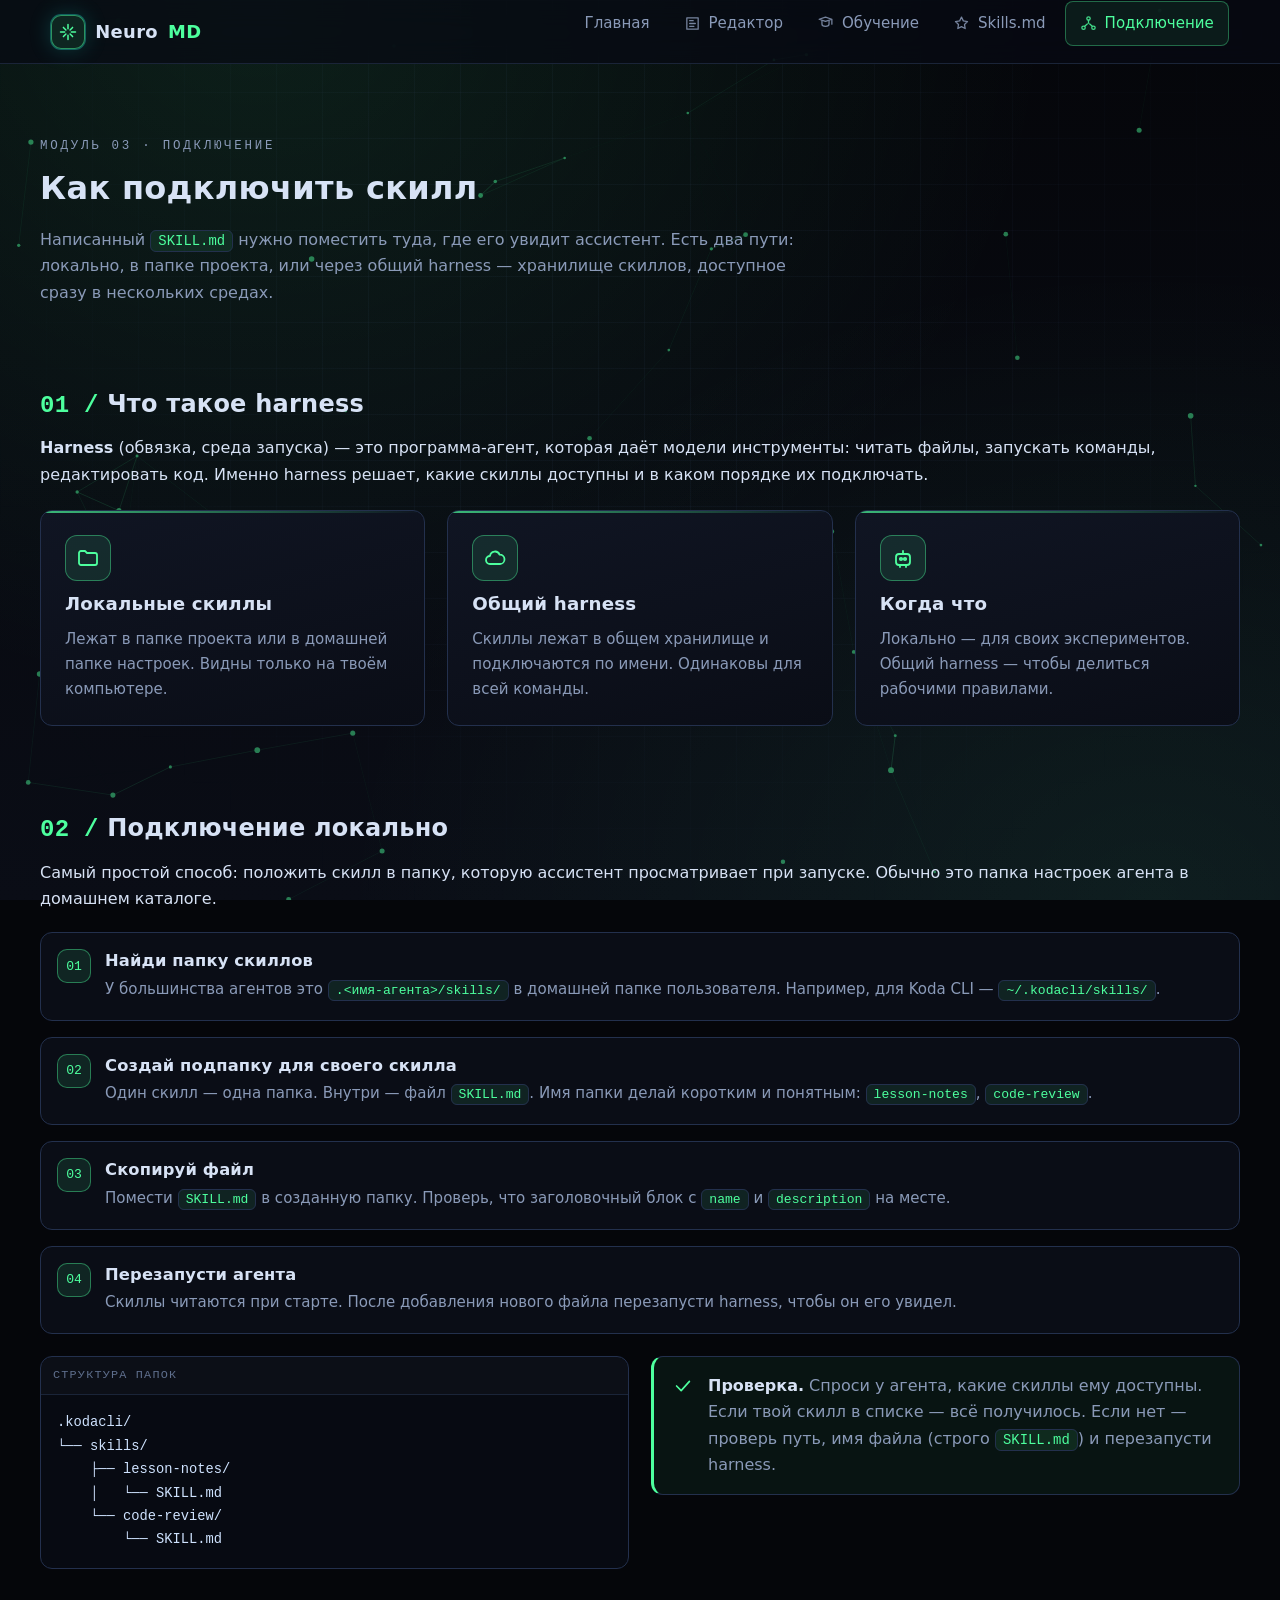
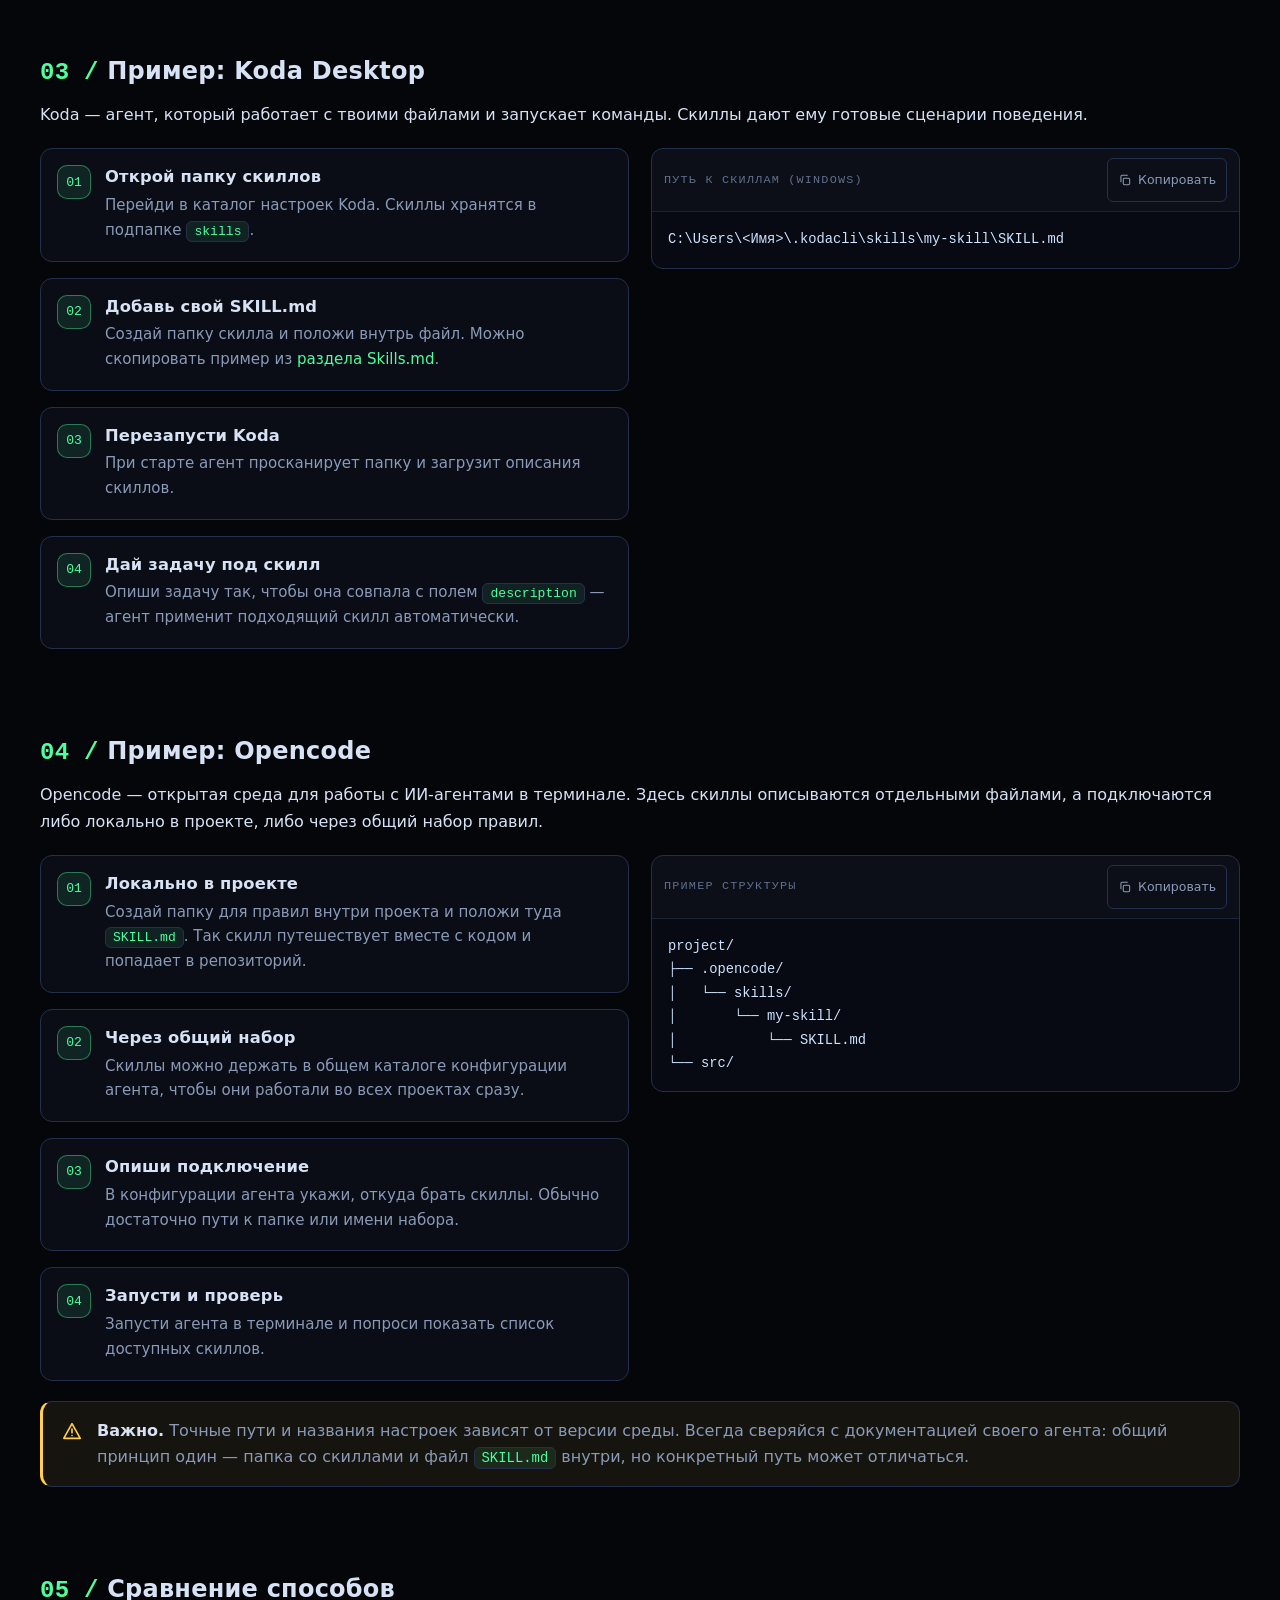
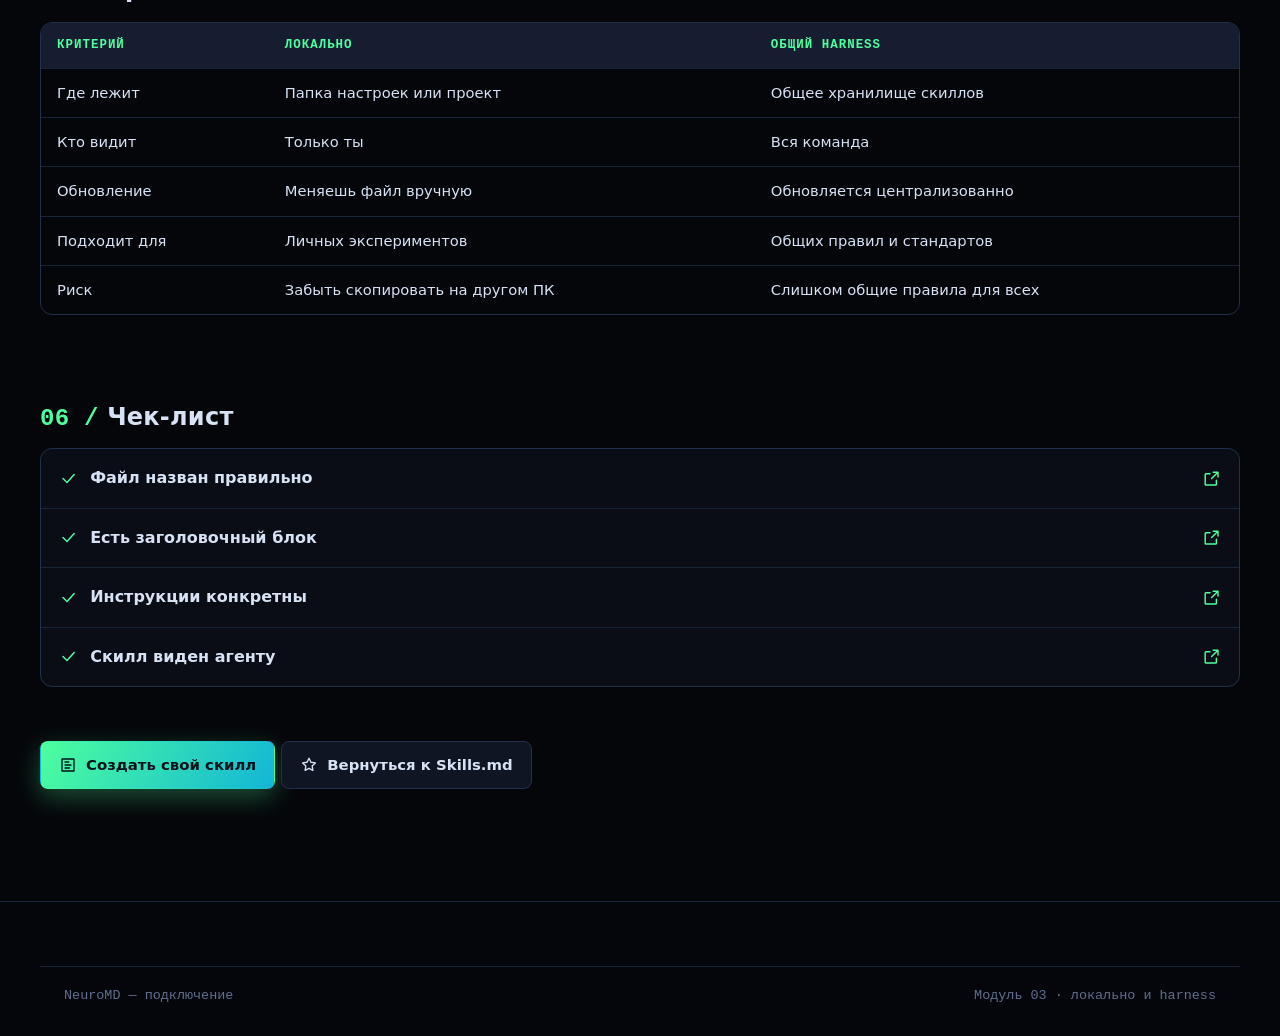
==== commit b04ef93b: "fix: refine responsive layout and hero sizing" ====
--- a/pages/harness.html
+++ b/pages/harness.html
@@ -41,7 +41,7 @@
     </div>
 
     <!-- Что такое harness -->
-    <section class="section--tight section--screen" id="what">
+    <section class="section--tight" id="what">
       <h2><span class="accent mono">01 /</span> Что такое harness</h2>
       <p><strong>Harness</strong> (обвязка, среда запуска) — это программа-агент, которая даёт модели
       инструменты: читать файлы, запускать команды, редактировать код. Именно harness решает, какие
@@ -193,7 +193,7 @@
     </section>
 
     <!-- Сравнение -->
-    <section class="section--tight section--screen" id="compare">
+    <section class="section--tight" id="compare">
       <h2><span class="accent mono">05 /</span> Сравнение способов</h2>
       <div class="table-wrap" style="margin-top:16px">
         <table class="data">
--- a/css/base.css
+++ b/css/base.css
@@ -286,9 +286,8 @@
 @media (prefers-reduced-motion: reduce) {
   html { scroll-behavior: auto; }
   *, *::before, *::after {
-    animation-duration: 0.001ms !important;
-    animation-iteration-count: 1 !important;
-    transition-duration: 0.001ms !important;
+    animation: none !important;
+    transition: none !important;
   }
   .reveal,
   html.js .reveal,
--- a/css/layout.css
+++ b/css/layout.css
@@ -15,14 +15,6 @@
   scroll-margin-top: var(--nav-h);
 }
 .section--tight { padding: 44px 0; }
-.section--screen {
-  min-height: 100vh;
-  min-height: 100svh;
-  min-height: 100dvh;
-  display: flex;
-  flex-direction: column;
-  justify-content: center;
-}
 
 .section-head { max-width: 760px; margin-bottom: 40px; }
 .section-head h2 { font-size: clamp(1.6rem, 3.4vw, 2.4rem); }
@@ -41,7 +33,9 @@
   position: sticky;
   top: 0;
   z-index: 100;
-  height: var(--nav-h);
+  height: auto;
+  min-height: var(--nav-h);
+  box-sizing: border-box;
   display: flex;
   align-items: center;
   backdrop-filter: blur(14px);
@@ -56,6 +50,10 @@
   align-items: center;
   gap: 22px;
   width: 100%;
+  max-width: min(1440px, 100%);
+  min-height: calc(var(--nav-h) - 1px);
+  box-sizing: border-box;
+  padding-inline: clamp(20px, 4vw, 56px);
 }
 
 .brand {
@@ -88,6 +86,7 @@
   align-items: center;
   gap: 4px;
   margin-left: auto;
+  min-width: 0;
   list-style: none;
   padding: 0;
 }
@@ -133,9 +132,9 @@
 /* ---------- Hero ---------- */
 .hero {
   position: relative;
-  min-height: 100vh;
-  min-height: 100svh;
-  min-height: 100dvh;
+  min-height: calc(100vh - var(--nav-h));
+  min-height: calc(100svh - var(--nav-h));
+  min-height: calc(100dvh - var(--nav-h));
   display: flex;
   align-items: center;
   padding: clamp(72px, 10vh, 120px) 0 clamp(56px, 8vh, 88px);
@@ -247,6 +246,8 @@
   :root { --nav-h: 58px; }
   .container { padding: 0 18px; }
   .section { padding: 52px 0; }
+
+  .nav__inner { padding-inline: 18px; }
 
   .nav__toggle { display: grid; place-items: center; }
   .nav__links {
@@ -274,15 +275,8 @@
 
   .grid--3, .grid--2 { grid-template-columns: 1fr; }
   .hero {
-    min-height: 100svh;
-    min-height: 100dvh;
+    min-height: calc(100svh - var(--nav-h));
+    min-height: calc(100dvh - var(--nav-h));
     padding: 56px 0 40px;
   }
 }
-
-@media (max-width: 560px) {
-  .section--screen {
-    min-height: auto;
-    padding-block: 64px;
-  }
-}
